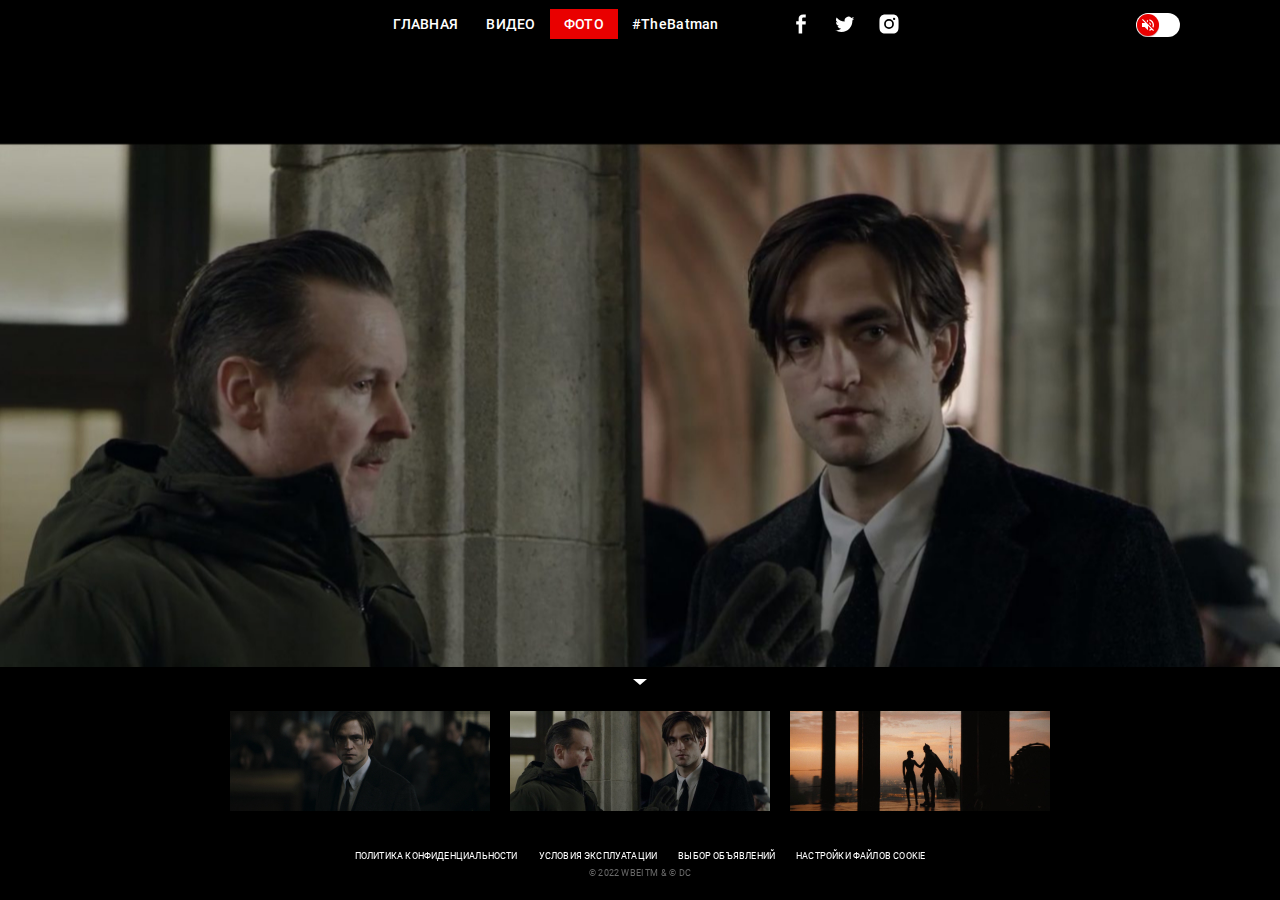
==== photo.html @ e672b3bd "adding file photo.html" ====
<!DOCTYPE html>
<html lang="en">

<head>
  <meta charset="UTF-8">
  <meta http-equiv="X-UA-Compatible" content="IE=edge">
  <meta name="viewport" content="width=device-width, initial-scale=1.0">
  <title>Batman</title>

  <link rel="preload" href="fonts/roboto-v29-latin_cyrillic-regular.woff2" as="font" type="font/woff2" crossorigin>
  <link rel="preload" href="fonts/roboto-v29-latin_cyrillic-500.woff2" as="font" type="font/woff2" crossorigin>

  <link rel="stylesheet" href="style/normalize.css">
  <link rel="stylesheet" href="style/swiper-bundle.min.css" />

  <link rel="stylesheet" href="style/style.css">

  <script defer src="js/swiper-bundle.min.js"></script>
  <script defer src="js/script.js"></script>
</head>

<body>
  <header class="header">
    <button class="burger"></button>
    <nav class="header__navigation navigation">
      <button class="navigation__close"></button>
      <ul class="navigation__list">
        <li class="navigation__item">
          <a href="index.html" class="navigation__link">Главная</a>
        </li>
        <li class="navigation__item">
          <a href="video.html" class="navigation__link ">Видео</a>
        </li>
        <li class="navigation__item">
          <a class="navigation__link navigation__link-active">Фото</a>
        </li>
      </ul>

      <p class="header__hashtag">#TheBatman</p>

      <ul class="header__social social">
        <li class="social__link social__link-fb">
          <a href="#" class="social__item">
            <svg width="24" height="24" fill="currentColor" xmlns="http://www.w3.org/2000/svg">
              <g clip-path="url(#a)">
                <path
                  d="M9.65 21.6v-9.01H7.2V9.348h2.45v-2.77c0-2.178 1.448-4.177 4.784-4.177 1.35 0 2.35.126 2.35.126l-.08 3.029s-1.018-.01-2.13-.01c-1.202 0-1.395.54-1.395 1.434v2.368H16.8l-.157 3.244h-3.464V21.6H9.651Z" />
              </g>
            </svg>
          </a>
        </li>
        <li class="social__link social__link-twitter">
          <a href="#" class="social__item">
            <svg width="24" height="24" fill="currentColor" xmlns="http://www.w3.org/2000/svg">
              <g clip-path="url(#a)">
                <path
                  d="M21.301 6.521a7.788 7.788 0 0 1-2.233.612 3.898 3.898 0 0 0 1.71-2.152 7.763 7.763 0 0 1-2.47.944 3.89 3.89 0 0 0-6.626 3.547A11.043 11.043 0 0 1 3.666 5.41 3.89 3.89 0 0 0 4.87 10.6a3.88 3.88 0 0 1-1.761-.487v.05a3.89 3.89 0 0 0 3.12 3.814 3.917 3.917 0 0 1-1.757.066 3.891 3.891 0 0 0 3.633 2.7 7.803 7.803 0 0 1-4.83 1.666c-.31 0-.62-.018-.928-.055a11 11 0 0 0 5.96 1.747c7.154 0 11.065-5.925 11.065-11.064 0-.167-.004-.335-.012-.502a7.906 7.906 0 0 0 1.94-2.012l.001-.003Z" />
              </g>
            </svg>
          </a>
        </li>
        <li class="social__link social__link-instagram">
          <a href="#" class="social__item">
            <svg width="24" height="24" fill="currentColor" xmlns="http://www.w3.org/2000/svg">
              <g clip-path="url(#a)">
                <path
                  d="M12 8.81A3.197 3.197 0 0 0 8.81 12 3.197 3.197 0 0 0 12 15.19 3.197 3.197 0 0 0 15.19 12 3.197 3.197 0 0 0 12 8.81ZM21.568 12c0-1.32.012-2.63-.063-3.949-.074-1.531-.423-2.89-1.543-4.01-1.122-1.123-2.48-1.47-4.011-1.544-1.321-.074-2.63-.062-3.949-.062-1.32 0-2.63-.012-3.948.062-1.532.074-2.891.424-4.011 1.544-1.122 1.122-1.47 2.479-1.544 4.01-.074 1.321-.062 2.63-.062 3.949s-.012 2.63.062 3.949c.075 1.531.424 2.89 1.544 4.01 1.122 1.123 2.48 1.47 4.01 1.544 1.322.074 2.63.062 3.95.062 1.32 0 2.63.012 3.948-.062 1.532-.074 2.89-.424 4.01-1.544 1.123-1.122 1.47-2.479 1.544-4.01.077-1.319.063-2.628.063-3.949ZM12 16.908A4.901 4.901 0 0 1 7.092 12 4.901 4.901 0 0 1 12 7.092 4.901 4.901 0 0 1 16.908 12 4.901 4.901 0 0 1 12 16.908Zm5.11-8.87a1.145 1.145 0 0 1-1.147-1.147c0-.634.512-1.146 1.146-1.146a1.145 1.145 0 0 1 .811 1.957 1.146 1.146 0 0 1-.81.335Z" />
              </g>
            </svg>
          </a>
        </li>
      </ul>
    </nav>
    <div class="header__mute mute">
      <input class="mute__checkbox" type="checkbox" id="mute">
      <lable for="mute" class="mute__lable"></lable>
    </div>
  </header>

  <main class="main main-slider">
    <div class="slider-main swiper">
      <ul class="slider-main__list swiper-wrapper">
        <li class="slider-main__item swiper-slide">
          <img class="slider-main__img " src="photo/photo01.jpg" alt="фото1">
        </li>
        <li class="slider-main__item swiper-slide">
          <img class="slider-main__img " src="photo/photo02.jpg" alt="фото2">
        </li>
        <li class="slider-main__item swiper-slide">
          <img class="slider-main__img " src="photo/photo03.jpg" alt="фото3">
        </li>
      </ul>
    </div>

    <div class="pagination">
      <button class="pagination__arrow"></button>

      <div class="slider-thumbs swiper">
        <ul class="slider-thumbs__list swiper-wrapper">
          <li class="slider-thumbs__item swiper-slide">
            <img src="photo/photo01-thumbs.jpg" alt="превью фото1" class="slider-thumbs__img" width="260" height="100">
          </li>
          <li class="slider-thumbs__item swiper-slide">
            <img src="photo/photo02-thumbs.jpg" alt="превью фото2" class="slider-thumbs__img" width="260" height="100">
          </li>
          <li class="slider-thumbs__item swiper-slide">
            <img src="photo/photo03-thumbs.jpg" alt="превью фото3" class="slider-thumbs__img" width="260" height="100">
          </li>
        </ul>
      </div>
    </div>
  </main>

  <footer class="footer">
    <ul class="footer__links">
      <li><a href="#" class="footer__link">Политика конфиденциальности</a></li>
      <li><a href="#" class="footer__link">Условия эксплуатации</a></li>
      <li><a href="#" class="footer__link">Выбор объявлений</a></li>
      <li><a href="#" class="footer__link">Настройки файлов cookie</a></li>
    </ul>

    <p class="footer__copyright">© 2022 WBEI TM & © DC</p>
  </footer>
</body>

</html>
---- style/style.css ----
@font-face {
  font-family: "Roboto";
  font-weight: 400;
  font-display: swap;
  src: local("Roboto"), url("../fonts/roboto-v29-latin_cyrillic-regular.woff2") format("woff2"),
    url("../fonts/roboto-v29-latin_cyrillic-regular.woff") format("woff");
}

@font-face {
  font-family: "Roboto";
  font-weight: 500;
  font-display: swap;
  src: local("Roboto"), url("../fonts/roboto-v29-latin_cyrillic-500.woff2") format("woff2"),
    url("../fonts/roboto-v29-latin_cyrillic-500.woff") format("woff");
}

html {
  box-sizing: border-box;
}

*,
*::after,
*::before {
  box-sizing: inherit;
}

body {
  height: 100vh;
  min-width: 320px;
  font-family: "Roboto", sans-serif;
  background-color: #000000;
  color: #ffffff;
  display: flex;
  flex-direction: column;
  justify-content: space-between;
}

img {
  max-width: 100%;
  height: auto;
}

button {
  padding: 0;
  cursor: pointer;
}

a {
  color: inherit;
  text-decoration: none;
}

ul {
  list-style: none;
  padding: 0;
  margin: 0;
}

h1,
h2,
h3,
p {
  margin: 0;
}

.header {
  padding: 9px 0 9px 0;
  position: relative;
  height: 50px;
}

.navigation {
  display: flex;
  justify-content: center;
  align-items: center;
  font-weight: 500;
  font-size: 14px;
  line-height: 16px;
  letter-spacing: 0.02em;
}

.navigation__list {
  display: flex;
  text-transform: uppercase;
  margin-right: 14px;
}

.navigation__link {
  padding: 7px 14px 7px 14px;
  display: block;
}

.navigation__link-active {
  background-color: #e90000;
}

.header__hashtag {
  margin-right: 70px;
}

.social {
  display: flex;
}

.social__link {
  width: 24px;
  height: 24px;
  color: #ffffff;
  transition: color 0.5s ease-in-out;
}

.social__link:hover {
  color: red;
}

.social__link:not(:last-child) {
  margin-right: 20px;
}

.social__item {
  display: block;
  height: 100%;
}

.mute {
  position: absolute;
  right: 100px;
  top: 50%;
  transform: translateY(-50%);
  width: 44px;
  height: 24px;
  overflow: hidden;
  background-color: #ffffff;
  border-radius: 30px;
}

.mute__checkbox {
  position: relative;
  width: 100%;
  height: 100%;
  padding: 0;
  margin: 0;
  opacity: 0;
  cursor: pointer;
  z-index: 3;
}

.mute__lable::before,
.mute__lable::after {
  content: "";
  position: absolute;
  top: 1px;
  left: 1px;
  width: 22px;
  height: 22px;
  display: block;
  background-color: #e90000;
  box-shadow: 0px 1px 1px rgba(69, 2, 2, 0.3);
  border-radius: 50%;
  transition: left 0.3s ease-in-out, right 0.3s ease-in-out;
  background-position: center;
  background-repeat: no-repeat;
}

.mute__lable::before {
  background-image: url("../img/volume_off.svg");
}

.mute__lable::after {
  background-image: url("../img/volume_on.svg");
  right: -22px;
  left: auto;
}

.mute__checkbox:checked + .mute__lable::before {
  left: -22px;
}

.mute__checkbox:checked + .mute__lable::after {
  right: 1px;
}

.burger,
.navigation__close {
  display: none;
}

.main {
  flex-grow: 1;
  position: relative;
}

.main-index {
  display: flex;
  align-items: center;
  background-image: url("../img/bg.jpg");
  background-position: top;
  background-size: cover;
  padding-left: 180px;
}

.logo {
  animation: zoomIn 1s;
}

@keyframes zoomIn {
  from {
    transform: scale3d(0, 0, 0);
  }
}

.footer {
  position: relative;
  z-index: 500;
  height: 70px;
  padding: 10px 0 10px 0;
  display: flex;
  flex-direction: column;
  align-items: center;
  justify-content: center;
  font-size: 9px;
  line-height: 11px;
  letter-spacing: 0.02em;
  text-transform: uppercase;
}

.footer__links {
  display: flex;
  gap: 21px;
  margin-bottom: 6px;
}

.footer__copyright {
  color: #6a6a6a;
}

.slider-main {
  height: 100%;
}


.slider-main__item {
  display: flex;
  align-items: center;
  justify-content: space-between;
  
}

.pagination {
  position: absolute;
  bottom: 0;
  left: 0;
  right: 0;
  background-color: #000000;
  min-height: 144px;
  z-index: 400;
  padding: 12px 20px 15px 20px;
}

.pagination__arrow {
  display: block;
  margin: 0 auto 20px;
  width: 0;
  height: 0;
  border-left: 7px solid transparent;
  border-right: 7px solid transparent;
  border-bottom: 6px solid transparent;
  border-top: 6px solid #ffffff;
  background-color: transparent;
  transition: border-color 0.3s ease-in-out;
}

.pagination__arrow:hover {
  border-top-color: #e90000;
}

.slider-thumbs {
  max-width: 820px;
}

@media (max-width: 1024px) {
  .mute {
    right: 20px;
  }

  .main-index {
    padding-left: 60px;
  }
}

@media (max-width: 768px) {
  .header {
    display: flex;
    align-items: center;
    padding: 0 20px 0 20px;
  }

  .burger {
    display: block;
    width: 20px;
    height: 12px;
    background-color: transparent;
    background-image: url("../img/burger.svg");
    border: none;
  }

  .navigation {
    position: fixed;
    top: 0;
    left: 0;
    bottom: 0;
    width: 240px;
    transform: translateX(-240px);
    transition: transform 0.3s ease-in-out;
    background-color: #260707;
    flex-direction: column;
    justify-content: flex-start;
    align-items: stretch;
    text-align: center;
    padding-top: 90px;
  }

  .navigation-active {
    transform: translateX(0);
  }

  .navigation__link {
    padding: 12px 0 12px 0;
  }

  .navigation__list {
    flex-direction: column;
    margin-right: 0;
    gap: 6px;
    margin-bottom: 13px;
  }

  .navigation__close {
    position: absolute;
    display: block;
    top: 20px;
    left: 20px;
    width: 16px;
    height: 16px;
    background-color: transparent;
    background-image: url("../img/close.svg");
    border: none;
  }

  .header__hashtag {
    margin-right: 0;
    margin-bottom: 40px;
  }

  .social {
    justify-content: center;
  }

  .main-index {
    padding-left: 30px;
  }

  .logo {
    width: 230px;
  }

  .footer {
    padding: 0 20px 0 20px;
    text-align: center;
  }
}

@media (max-width: 580px) {
  .main-index {
    align-items: flex-end;
    justify-content: center;
    padding-left: 0;
    padding-bottom: 64px;
    background-image: linear-gradient(0.11deg, rgba(0, 0, 0, 0.76) 32.14%, rgba(255, 0, 0, 0) 72.56%),
      url("../img/bg-mobile.jpg");
    filter: drop-shadow(0px 4px 4px rgba(0, 0, 0, 0.25));
  }

  .logo {
    width: 125px;
  }

  .footer {
    height: 50px;
    font-size: 6px;
    line-height: 7px;
    text-align: center;
    letter-spacing: 0.02em;
  }

  .pagination__arrow {
    margin-bottom: 6px;
  }

  .pagination {
    min-height: 80px;
  }
}
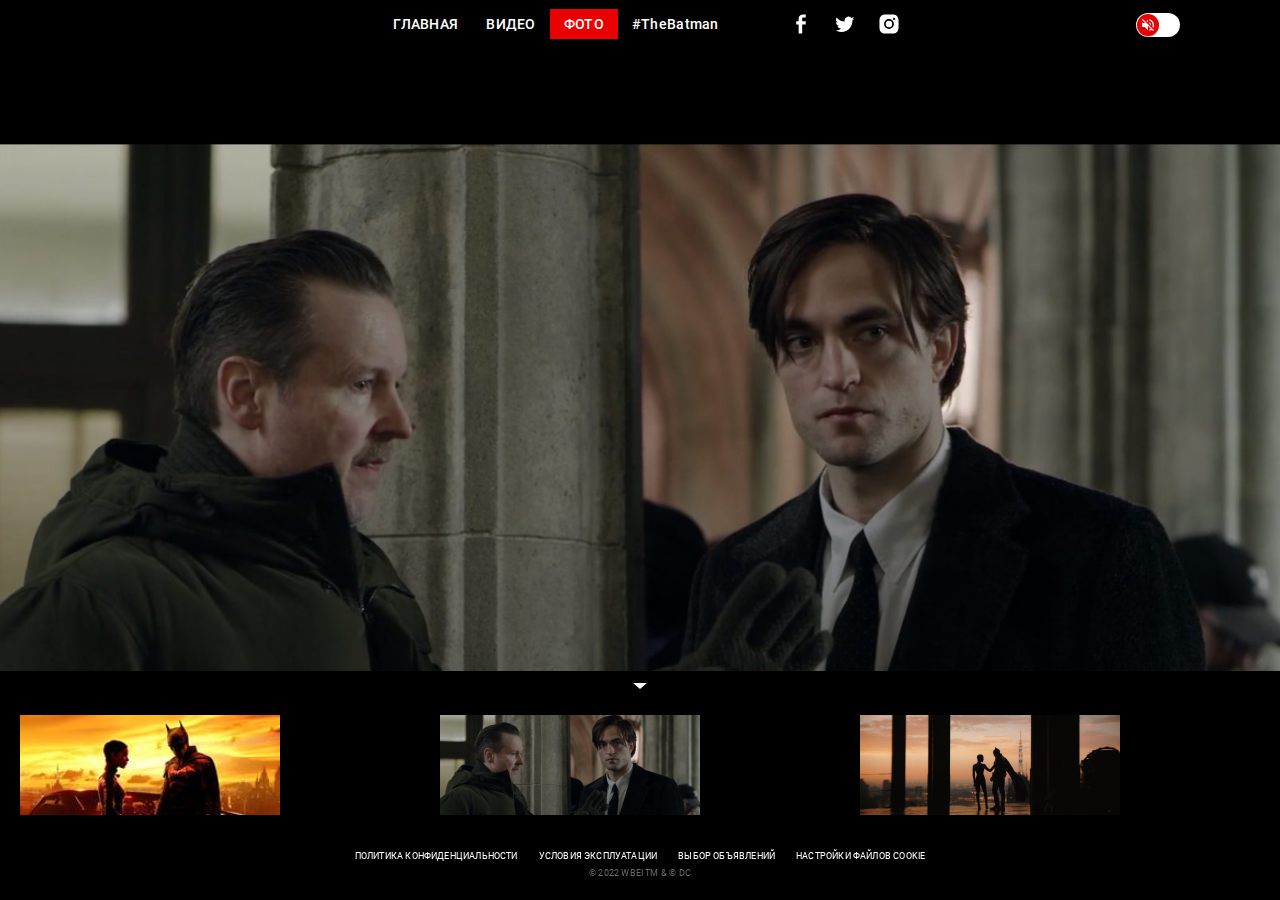
==== commit 99c61896: "adding file video.html" ====
--- a/photo.html
+++ b/photo.html
@@ -89,6 +89,12 @@
         <li class="slider-main__item swiper-slide">
           <img class="slider-main__img " src="photo/photo03.jpg" alt="фото3">
         </li>
+        <li class="slider-main__item swiper-slide">
+          <img class="slider-main__img " src="photo/photo04.jpg" alt="фото4">
+        </li>
+        <li class="slider-main__item swiper-slide">
+          <img class="slider-main__img " src="photo/photo05.jpg" alt="фото5">
+        </li>
       </ul>
     </div>
 
@@ -105,6 +111,12 @@
           </li>
           <li class="slider-thumbs__item swiper-slide">
             <img src="photo/photo03-thumbs.jpg" alt="превью фото3" class="slider-thumbs__img" width="260" height="100">
+          </li>
+          <li class="slider-thumbs__item swiper-slide">
+            <img src="photo/photo04-thumbs.jpg" alt="превью фото4" class="slider-thumbs__img" width="260" height="100">
+          </li>
+          <li class="slider-thumbs__item swiper-slide">
+            <img src="photo/photo05-thumbs.jpg" alt="превью фото5" class="slider-thumbs__img" width="260" height="100">
           </li>
         </ul>
       </div>
--- a/style/style.css
+++ b/style/style.css
@@ -238,12 +238,16 @@
   height: 100%;
 }
 
-
 .slider-main__item {
   display: flex;
   align-items: center;
-  justify-content: space-between;
-  
+  justify-content: center;
+}
+
+.slider-thumbs {
+  width: 100%;
+  height: 100px;
+  object-fit: cover;
 }
 
 .pagination {
@@ -274,8 +278,10 @@
   border-top-color: #e90000;
 }
 
-.slider-thumbs {
-  max-width: 820px;
+.slider-main__video {
+  height: 100%;
+  width: 100%;
+  object-fit: contain;
 }
 
 @media (max-width: 1024px) {
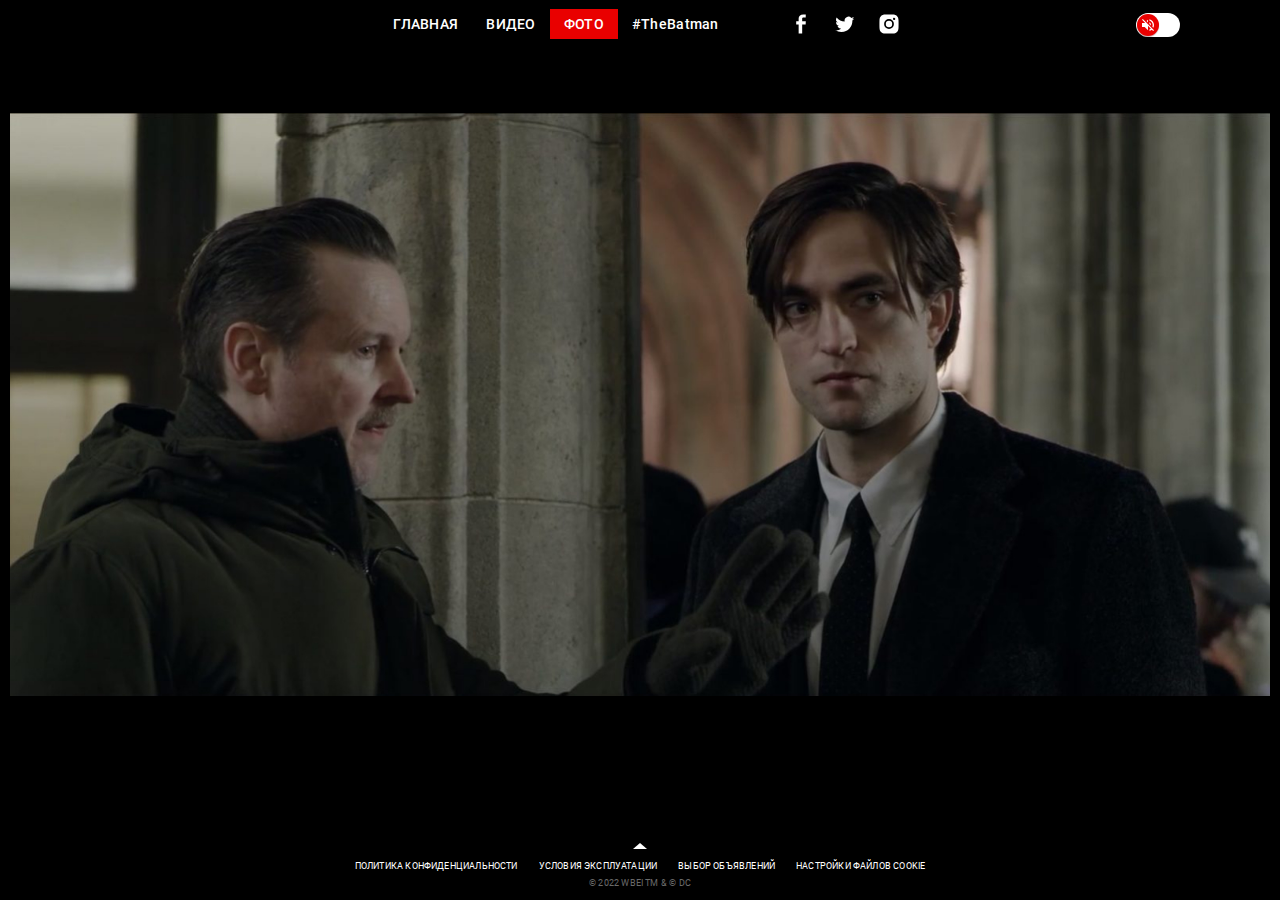
==== commit f16b54ff: "adding scripts to the file script.js" ====
--- a/photo.html
+++ b/photo.html
@@ -6,6 +6,7 @@
   <meta http-equiv="X-UA-Compatible" content="IE=edge">
   <meta name="viewport" content="width=device-width, initial-scale=1.0">
   <title>Batman</title>
+  <link rel="icon" href="img/icon.png" type="image/png">
 
   <link rel="preload" href="fonts/roboto-v29-latin_cyrillic-regular.woff2" as="font" type="font/woff2" crossorigin>
   <link rel="preload" href="fonts/roboto-v29-latin_cyrillic-500.woff2" as="font" type="font/woff2" crossorigin>
--- a/style/style.css
+++ b/style/style.css
@@ -2,7 +2,7 @@
   font-family: "Roboto";
   font-weight: 400;
   font-display: swap;
-  src: local("Roboto"), url("../fonts/roboto-v29-latin_cyrillic-regular.woff2") format("woff2"),
+  src: url("../fonts/roboto-v29-latin_cyrillic-regular.woff2") format("woff2"),
     url("../fonts/roboto-v29-latin_cyrillic-regular.woff") format("woff");
 }
 
@@ -10,17 +10,19 @@
   font-family: "Roboto";
   font-weight: 500;
   font-display: swap;
-  src: local("Roboto"), url("../fonts/roboto-v29-latin_cyrillic-500.woff2") format("woff2"),
+  src: url("../fonts/roboto-v29-latin_cyrillic-500.woff2") format("woff2"),
     url("../fonts/roboto-v29-latin_cyrillic-500.woff") format("woff");
 }
 
 html {
+  -webkit-box-sizing: border-box;
   box-sizing: border-box;
 }
 
 *,
 *::after,
 *::before {
+  -webkit-box-sizing: inherit;
   box-sizing: inherit;
 }
 
@@ -30,8 +32,15 @@
   font-family: "Roboto", sans-serif;
   background-color: #000000;
   color: #ffffff;
-  display: flex;
+  display: -webkit-box;
+  display: -ms-flexbox;
+  display: flex;
+  -webkit-box-orient: vertical;
+  -webkit-box-direction: normal;
+  -ms-flex-direction: column;
   flex-direction: column;
+  -webkit-box-pack: justify;
+  -ms-flex-pack: justify;
   justify-content: space-between;
 }
 
@@ -70,16 +79,25 @@
 }
 
 .navigation {
-  display: flex;
+  display: -webkit-box;
+  display: -ms-flexbox;
+  display: flex;
+  -webkit-box-pack: center;
+  -ms-flex-pack: center;
   justify-content: center;
+  -webkit-box-align: center;
+  -ms-flex-align: center;
   align-items: center;
   font-weight: 500;
   font-size: 14px;
   line-height: 16px;
   letter-spacing: 0.02em;
+  z-index: 600;
 }
 
 .navigation__list {
+  display: -webkit-box;
+  display: -ms-flexbox;
   display: flex;
   text-transform: uppercase;
   margin-right: 14px;
@@ -99,6 +117,8 @@
 }
 
 .social {
+  display: -webkit-box;
+  display: -ms-flexbox;
   display: flex;
 }
 
@@ -106,6 +126,8 @@
   width: 24px;
   height: 24px;
   color: #ffffff;
+  -webkit-transition: color 0.5s ease-in-out;
+  -o-transition: color 0.5s ease-in-out;
   transition: color 0.5s ease-in-out;
 }
 
@@ -126,6 +148,8 @@
   position: absolute;
   right: 100px;
   top: 50%;
+  -webkit-transform: translateY(-50%);
+  -ms-transform: translateY(-50%);
   transform: translateY(-50%);
   width: 44px;
   height: 24px;
@@ -155,8 +179,11 @@
   height: 22px;
   display: block;
   background-color: #e90000;
+  -webkit-box-shadow: 0px 1px 1px rgba(69, 2, 2, 0.3);
   box-shadow: 0px 1px 1px rgba(69, 2, 2, 0.3);
   border-radius: 50%;
+  -webkit-transition: left 0.3s ease-in-out, right 0.3s ease-in-out;
+  -o-transition: left 0.3s ease-in-out, right 0.3s ease-in-out;
   transition: left 0.3s ease-in-out, right 0.3s ease-in-out;
   background-position: center;
   background-repeat: no-repeat;
@@ -186,12 +213,18 @@
 }
 
 .main {
+  -webkit-box-flex: 1;
+  -ms-flex-positive: 1;
   flex-grow: 1;
   position: relative;
 }
 
 .main-index {
-  display: flex;
+  display: -webkit-box;
+  display: -ms-flexbox;
+  display: flex;
+  -webkit-box-align: center;
+  -ms-flex-align: center;
   align-items: center;
   background-image: url("../img/bg.jpg");
   background-position: top;
@@ -200,11 +233,21 @@
 }
 
 .logo {
+  -webkit-animation: zoomIn 1s;
   animation: zoomIn 1s;
+  image-rendering: optimizeQuality;
+}
+
+@-webkit-keyframes zoomIn {
+  from {
+    -webkit-transform: scale3d(0, 0, 0);
+    transform: scale3d(0, 0, 0);
+  }
 }
 
 @keyframes zoomIn {
   from {
+    -webkit-transform: scale3d(0, 0, 0);
     transform: scale3d(0, 0, 0);
   }
 }
@@ -212,11 +255,20 @@
 .footer {
   position: relative;
   z-index: 500;
-  height: 70px;
+  height: 50px;
   padding: 10px 0 10px 0;
-  display: flex;
+  display: -webkit-box;
+  display: -ms-flexbox;
+  display: flex;
+  -webkit-box-orient: vertical;
+  -webkit-box-direction: normal;
+  -ms-flex-direction: column;
   flex-direction: column;
+  -webkit-box-align: center;
+  -ms-flex-align: center;
   align-items: center;
+  -webkit-box-pack: center;
+  -ms-flex-pack: center;
   justify-content: center;
   font-size: 9px;
   line-height: 11px;
@@ -225,6 +277,8 @@
 }
 
 .footer__links {
+  display: -webkit-box;
+  display: -ms-flexbox;
   display: flex;
   gap: 21px;
   margin-bottom: 6px;
@@ -234,19 +288,35 @@
   color: #6a6a6a;
 }
 
+.main-slider {
+  height: calc(100%-100px);
+  overflow: hidden;
+  padding-bottom: 10px;
+  display: flex;
+  align-items: center;
+}
+
 .slider-main {
-  height: 100%;
+  max-height: 100%;
+  padding: 0 10px;
 }
 
 .slider-main__item {
-  display: flex;
+  display: -webkit-box;
+  display: -ms-flexbox;
+  display: flex;
+  -webkit-box-align: center;
+  -ms-flex-align: center;
   align-items: center;
+  -webkit-box-pack: center;
+  -ms-flex-pack: center;
   justify-content: center;
 }
 
 .slider-thumbs {
   width: 100%;
   height: 100px;
+  -o-object-fit: cover;
   object-fit: cover;
 }
 
@@ -259,6 +329,20 @@
   min-height: 144px;
   z-index: 400;
   padding: 12px 20px 15px 20px;
+  -webkit-transform: translateY(calc(100% - 25px));
+  -ms-transform: translateY(calc(100% - 25px));
+  transform: translateY(calc(100% - 25px));
+  -webkit-transition: -webkit-transform 0.3s ease-in-out;
+  transition: -webkit-transform 0.3s ease-in-out;
+  -o-transition: transform 0.3s ease-in-out;
+  transition: transform 0.3s ease-in-out;
+  transition: transform 0.3s ease-in-out, -webkit-transform 0.3s ease-in-out;
+}
+
+.pagination-active {
+  -webkit-transform: translateY(0);
+  -ms-transform: translateY(0);
+  transform: translateY(0);
 }
 
 .pagination__arrow {
@@ -268,20 +352,45 @@
   height: 0;
   border-left: 7px solid transparent;
   border-right: 7px solid transparent;
+  border-top: 6px solid transparent;
+  border-bottom: 6px solid #ffffff;
+  background-color: transparent;
+  -webkit-transition: border-color 0.3s ease-in-out;
+  -o-transition: border-color 0.3s ease-in-out;
+  transition: border-color 0.3s ease-in-out;
+}
+
+.pagination__arrow:hover {
+  border-bottom-color: #e90000;
+}
+
+.pagination-active .pagination__arrow {
   border-bottom: 6px solid transparent;
   border-top: 6px solid #ffffff;
-  background-color: transparent;
-  transition: border-color 0.3s ease-in-out;
-}
-
-.pagination__arrow:hover {
+}
+
+.pagination-active .pagination__arrow:hover {
+  border-bottom-color: transparent;
   border-top-color: #e90000;
 }
 
 .slider-main__video {
   height: 100%;
   width: 100%;
-  object-fit: contain;
+  -o-object-fit: cover;
+  object-fit: cover;
+}
+
+.slider-thumbs__item {
+  display: flex;
+  justify-content: center;
+  cursor: pointer;
+}
+
+.slider-thumbs__img {
+  height: 100px;
+  -o-object-fit: cover;
+  object-fit: cover;
 }
 
 @media (max-width: 1024px) {
@@ -296,7 +405,11 @@
 
 @media (max-width: 768px) {
   .header {
+    display: -webkit-box;
+    display: -ms-flexbox;
     display: flex;
+    -webkit-box-align: center;
+    -ms-flex-align: center;
     align-items: center;
     padding: 0 20px 0 20px;
   }
@@ -313,21 +426,36 @@
   .navigation {
     position: fixed;
     top: 0;
-    left: 0;
+    left: -240px;
     bottom: 0;
     width: 240px;
-    transform: translateX(-240px);
+    -webkit-transform: translateX(0);
+    -ms-transform: translateX(0);
+    transform: translateX(0);
+    -webkit-transition: -webkit-transform 0.3s ease-in-out;
+    transition: -webkit-transform 0.3s ease-in-out;
+    -o-transition: transform 0.3s ease-in-out;
     transition: transform 0.3s ease-in-out;
+    transition: transform 0.3s ease-in-out, -webkit-transform 0.3s ease-in-out;
     background-color: #260707;
+    -webkit-box-orient: vertical;
+    -webkit-box-direction: normal;
+    -ms-flex-direction: column;
     flex-direction: column;
+    -webkit-box-pack: start;
+    -ms-flex-pack: start;
     justify-content: flex-start;
+    -webkit-box-align: stretch;
+    -ms-flex-align: stretch;
     align-items: stretch;
     text-align: center;
     padding-top: 90px;
   }
 
   .navigation-active {
-    transform: translateX(0);
+    -webkit-transform: translateX(240px);
+    -ms-transform: translateX(240px);
+    transform: translateX(240px);
   }
 
   .navigation__link {
@@ -335,6 +463,9 @@
   }
 
   .navigation__list {
+    -webkit-box-orient: vertical;
+    -webkit-box-direction: normal;
+    -ms-flex-direction: column;
     flex-direction: column;
     margin-right: 0;
     gap: 6px;
@@ -359,6 +490,8 @@
   }
 
   .social {
+    -webkit-box-pack: center;
+    -ms-flex-pack: center;
     justify-content: center;
   }
 
@@ -378,12 +511,19 @@
 
 @media (max-width: 580px) {
   .main-index {
+    -webkit-box-align: end;
+    -ms-flex-align: end;
     align-items: flex-end;
+    -webkit-box-pack: center;
+    -ms-flex-pack: center;
     justify-content: center;
     padding-left: 0;
     padding-bottom: 64px;
+    background-image: -o-linear-gradient(89.89deg, rgba(0, 0, 0, 0.76) 32.14%, rgba(255, 0, 0, 0) 72.56%),
+      url("../img/bg-mobile.jpg");
     background-image: linear-gradient(0.11deg, rgba(0, 0, 0, 0.76) 32.14%, rgba(255, 0, 0, 0) 72.56%),
       url("../img/bg-mobile.jpg");
+    -webkit-filter: drop-shadow(0px 4px 4px rgba(0, 0, 0, 0.25));
     filter: drop-shadow(0px 4px 4px rgba(0, 0, 0, 0.25));
   }
 
